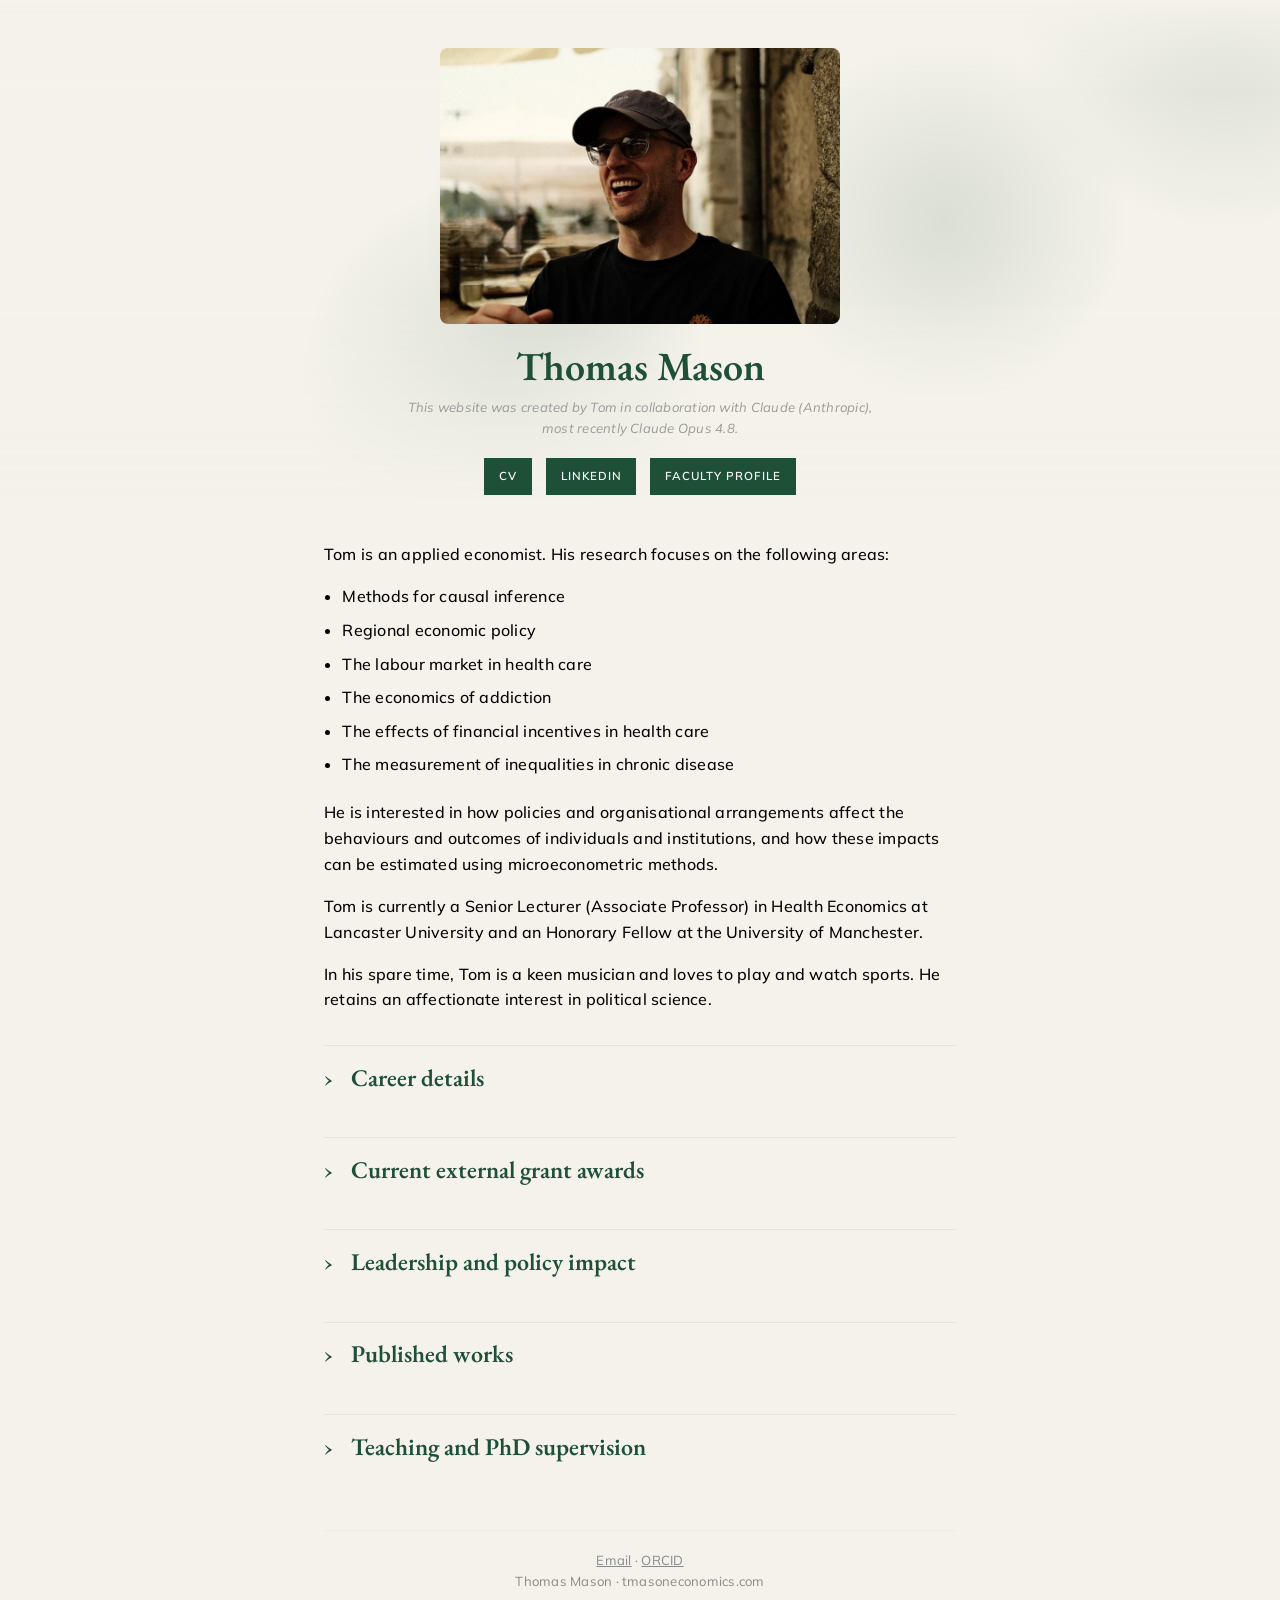
==== index.html @ f30bf3fd "Add scribes/physician-productivity scoping review to labour-market theme Co-Authored-By: Claude Opus" ====
<!DOCTYPE html>
<html lang="en-GB">
<head>
<meta charset="utf-8">
<meta name="viewport" content="width=device-width, initial-scale=1">
<title>Thomas Mason | Applied Economist</title>
<meta name="description" content="Thomas Mason is an applied economist at Lancaster University working on the economics of health, work and public policy, using quasi-experimental methods and large-scale administrative data.">
<link rel="stylesheet" href="style.css">
</head>
<body>
<div class="wrap">
<header class="hero">
  <canvas class="hero-bg" aria-hidden="true"></canvas>
  <img src="headshot.jpg" alt="Thomas Mason" class="portrait">
  <h1>Thomas Mason</h1>
  <p class="credit">This website was created by Tom in collaboration with Claude (Anthropic), most recently Claude Opus 4.8.</p>
  <div class="btns">
    <a href="files/Thomas-Mason-CV.pdf">CV</a>
    <a href="https://www.linkedin.com/in/thomas-mason-5a448028/">LinkedIn</a>
    <a href="https://www.lancaster.ac.uk/health-and-medicine/dhr/people/thomas-mason">Faculty profile</a>
  </div>
</header>

<main>
<p>Tom is an applied economist. His research focuses on the following areas:</p>

<ul class="bul">
  <li>Methods for causal inference</li>
  <li>Regional economic policy</li>
  <li>The labour market in health care</li>
  <li>The economics of addiction</li>
  <li>The effects of financial incentives in health care</li>
  <li>The measurement of inequalities in chronic disease</li>
</ul>

<p>He is interested in how policies and organisational arrangements affect the behaviours and outcomes of individuals and institutions, and how these impacts can be estimated using microeconometric methods.</p>

<p>Tom is currently a Senior Lecturer (Associate Professor) in Health Economics at Lancaster University and an Honorary Fellow at the University of Manchester.</p>

<p>In his spare time, Tom is a keen musician and loves to play and watch sports. He retains an affectionate interest in political science.</p>

<details id="career">
<summary>Career details</summary>
<h3>Education</h3>
<p>BA(Hons) Economics and Politics, MSc Economics, PhD in Health Economics (University of Manchester, 2019); Fellow of the Higher Education Academy (FHEA)</p>
<p>MSc modules: Microeconomics; Macroeconomics; Time-series Analysis; Cross-Section Econometrics; Applied Econometrics; Mathematics in Economics; Financial Economics; Mechanism Design and Auction Theory</p>
<p>MSc thesis: Intergenerational transmission of drinking behaviours: an application using instrumental variables in the Health Survey for England</p>
<p>PhD thesis: Substance misuse related hospital admissions, costs and treatment outcomes: econometric analysis of administrative data for England. <a href="files/Thomas-Mason-PhD-thesis.pdf">Download (PDF)</a></p>
<h3>Appointments</h3>
<ul class="bul">
  <li>Senior Lecturer (Associate Professor (with tenure)) in Health Economics, Lancaster University, 2022-present.</li>
  <li>Research Fellow (Health Economics) and Lecturer (MSc Economics), University of Manchester, 2020-2022.</li>
  <li>Senior Research Analyst, HEOR Ltd. (private-sector consultancy), 2018-2020.</li>
  <li>Research Associate, then Research Fellow, University of Manchester, October 2010-2018.</li>
</ul>
</details>

<details>
<summary>Current external grant awards</summary>
<p>Tom is or has been a co-investigator on over &pound;13m of externally awarded research funding, from funders including the NIHR, MRC, the DHSC Policy Research Programme and NHS England. His current externally funded projects include:</p>

<h3 class="dark">The effects of regional economic policy on economic and health outcomes</h3>
<p>Tom leads a quantitative evaluation of the economic, equity and health effects of regional economic policy (community wealth building), using modern econometric approaches including generalised synthetic control and Callaway and Sant'Anna difference-in-differences (<a href="https://fundingawards.nihr.ac.uk/award/NIHR169449">NIHR169449</a>, &pound;1.6m).</p>

<h3 class="dark">The effects of care continuity under task substitution from physicians to nurse practitioners in primary care</h3>
<p>Tom is a co-investigator on a study estimating the effects of nurse practitioner continuity of care on patient outcomes and health care use under task substitution (chronic disease management), using propensity score matching and large-scale linked individual-level primary and secondary care data with national coverage (NIHR Three Schools follow-on prevention award, &pound;100k).</p>

<h3 class="dark">The economics of addiction</h3>
<p>Tom co-leads the drug and alcohol theme of the Lancaster NIHR Mental Health Research Group, quantifying the economic and health consequences of co-occurring acute mental health and addiction disorders (<a href="https://fundingawards.nihr.ac.uk/award/NIHR502773">NIHR502773</a>, &pound;11.3m).</p>

</details>

<details>
<summary>Leadership and policy impact</summary>
<p>Tom is co-Director of Research in the Division of Health Research at Lancaster University, and a member of the NIHR Public Health Research Programme Funding Committee, providing economics expertise. He is co-convenor of the economics network for the NIHR School for Public Health Research, and co-ordinates the international health economics mailing list on JISCMail. He is an Honorary Fellow of the University of Manchester and an Affiliate of The Work Foundation, a labour-market and employment think tank.</p>

<p>His research has informed national policy and NHS decision-making. A public health resource allocation formula he co-developed was adopted by the Department of Health as the basis for target allocations of the public health grant from 2016, and his evaluations have been commissioned by and reported to bodies including NHS England, the Department of Health and the Home Office.</p>

</details>

<details id="research">
<summary>Published works</summary>

<h3>The labour market in the health sector</h3>
<p><em>Tom's research into the health care labour market includes developing the methodological approaches taken in planning the size and shape of the future workforce.</em></p>
<ul>
  <li>Mason T, Sutton M, Whittaker W, Birch S. Exploring the limitations of age-based models for health care planning. <em>Social Science &amp; Medicine</em>, 2015. <a href="https://doi.org/10.1016/j.socscimed.2015.03.005">doi:10.1016/j.socscimed.2015.03.005</a></li>
  <li>Urwin S, Lau Y-S, Mason T. Investigating the relationship between formal and informal care: an application using panel data for people living together. <em>Health Economics</em>, 2019. <a href="https://doi.org/10.1002/hec.3887">doi:10.1002/hec.3887</a></li>
  <li>Birch S, Tomblin Murphy G, MacKenzie A, Whittaker W, Mason T. Will the need-based planning of health human resources currently undertaken in several countries lead to excess supply and inefficiency? A comment on Basu and Pak. <em>Health Economics</em>, 2017. <a href="https://doi.org/10.1002/hec.3370">doi:10.1002/hec.3370</a></li>
  <li>Birch S, Mason T, Sutton M, Whittaker W. Not enough doctors or not enough needs? Refocusing health workforce planning from providers and services to populations and needs. <em>Journal of Health Services Research and Policy</em>, 2013. <a href="https://doi.org/10.1177/1355819612473592">doi:10.1177/1355819612473592</a></li>
  <li>Al Dhuhaibat A, Mason T, Koornneef E. The economic impact of medical scribe provision on physician productivity in outpatient clinics: a scoping review. <em>Cost Effectiveness and Resource Allocation</em>, 2026. <a href="https://doi.org/10.1186/s12962-026-00764-7">doi:10.1186/s12962-026-00764-7</a></li>
</ul>

<h3>Incentives and provider behaviour</h3>
<ul>
  <li>Mason T, Whittaker W, Jones A, Sutton M. Did paying drugs misuse treatment providers for outcomes lead to unintended consequences for hospital admissions? Difference-in-differences analysis of a pay-for-performance scheme in England. <em>Addiction</em>, 2021. <a href="https://doi.org/10.1111/add.15486">doi:10.1111/add.15486</a></li>
  <li>Mason T, Lau Y-S, Sutton M. Is the distribution of care quality provided under pay-for-performance equitable? Evidence from the Advancing Quality programme in England. <em>International Journal for Equity in Health</em>, 2016. <a href="https://doi.org/10.1186/s12939-016-0434-5">doi:10.1186/s12939-016-0434-5</a></li>
  <li>Mason T, Sutton M, Whittaker W, et al. The impact of paying treatment providers for outcomes: difference-in-differences analysis of the 'payment by results for drugs recovery' pilot. <em>Addiction</em>, 2015. <a href="https://doi.org/10.1111/add.12920">doi:10.1111/add.12920</a> (Shortlisted, EMCDDA Scientific Committee award, 2016.)</li>
  <li>Jones A, Pierce M, Sutton M, Mason T, Millar T. Does paying service providers by results improve recovery outcomes for drug misusers in treatment in England? <em>Addiction</em>, 2018. <a href="https://doi.org/10.1111/add.13960">doi:10.1111/add.13960</a></li>
  <li>McDonald R, Boaden R, Roland M, &hellip; Mason T, et al. A qualitative and quantitative evaluation of the Advancing Quality pay-for-performance programme in the NHS North West. <em>Health Services and Delivery Research</em>, 2015. <a href="https://doi.org/10.3310/hsdr03230">doi:10.3310/hsdr03230</a></li>
  <li>Allen T, Mason T, Whittaker W. Impacts of pay for performance on the quality of primary care. <em>Risk Management and Healthcare Policy</em>, 2014. <a href="https://doi.org/10.2147/RMHP.S46423">doi:10.2147/RMHP.S46423</a></li>
</ul>

<h3>Regional policy and resource allocation</h3>
<ul>
  <li>Jones A, Hayhurst K, Whittaker W, Mason T, Sutton M. Development of a resource allocation formula for substance misuse treatment services. <em>Journal of Public Health</em>, 2018. <a href="https://doi.org/10.1093/pubmed/fdx160">doi:10.1093/pubmed/fdx160</a></li>
  <li>Whittaker W, Hayhurst K, Jones A, Mason T, Sutton M. <em>Resource Allocation for Local Public Health</em>. Report for the Department of Health, 2015. <a href="https://www.gov.uk/government/uploads/system/uploads/attachment_data/file/466509/Resource_allocation_for_public_health.pdf">Report (PDF)</a></li>
  <li>Hammond J, Lorne C, Coleman A, &hellip; Mason T, et al. The spatial politics of place and health policy: exploring Sustainability and Transformation Plans in the English NHS. <em>Social Science &amp; Medicine</em>, 2017. <a href="https://doi.org/10.1016/j.socscimed.2017.08.007">doi:10.1016/j.socscimed.2017.08.007</a></li>
</ul>

<h3>The organisation and delivery of health services</h3>
<ul>
  <li>Mason T, Jones C, Sutton M, et al. Retrospective economic analysis of the transfer of services from hospitals to the community: an application to an enhanced eye care service. <em>BMJ Open</em>, 2017. <a href="https://doi.org/10.1136/bmjopen-2016-014089">doi:10.1136/bmjopen-2016-014089</a></li>
  <li>Ackerley S, Mason T, Partington A, et al. Can we enhance neurorehabilitation through regional implementation of group-based telerehabilitation? <em>BMJ Open</em>, 2026. <a href="https://doi.org/10.1136/bmjopen-2025-101820">doi:10.1136/bmjopen-2025-101820</a></li>
  <li>Hammond J, Mason T, Sutton M, et al. Exploring the impacts of the 2012 Health and Social Care Act reforms to commissioning on clinical activity in the English NHS: a mixed methods study of cervical screening. <em>BMJ Open</em>, 2019. <a href="https://doi.org/10.1136/bmjopen-2018-024156">doi:10.1136/bmjopen-2018-024156</a></li>
</ul>

<h3>Applied machine learning</h3>
<ul>
  <li>Gordon J, Norman M, Hurst M, Mason T, et al. Using machine learning to predict anticoagulation control in atrial fibrillation: a UK Clinical Practice Research Datalink study. <em>Informatics in Medicine Unlocked</em>, 2021. <a href="https://doi.org/10.1016/j.imu.2021.100688">doi:10.1016/j.imu.2021.100688</a></li>
</ul>

<h3>Inequalities in chronic disease</h3>
<ul>
  <li>Mason T, Whittaker W, Dumville JC, Bower P. Variation in appropriate diabetes care and treatment targets in urban and rural areas in England: an observational study of the 'rule of halves'. <em>BMJ Open</em>, 2022. <a href="https://doi.org/10.1136/bmjopen-2021-057244">doi:10.1136/bmjopen-2021-057244</a></li>
  <li>Chatzi G, Whittaker W, Chandola T, Mason T, et al. Could diabetes prevention programmes result in the widening of sociodemographic inequalities in type 2 diabetes? Comparison of survey and administrative data for England. <em>Journal of Epidemiology and Community Health</em>, 2023. <a href="https://doi.org/10.1136/jech-2022-219654">doi:10.1136/jech-2022-219654</a></li>
  <li>Chatzi G, Mason T, Chandola T, et al. Sociodemographic disparities in non-diabetic hyperglycaemia and the transition to type 2 diabetes: evidence from the English Longitudinal Study of Ageing. <em>Diabetic Medicine</em>, 2020. <a href="https://doi.org/10.1111/dme.14343">doi:10.1111/dme.14343</a></li>
</ul>

<h3>Research methods and evidence synthesis</h3>
<ul>
  <li>Urwin S, Mason T, Whittaker W. Do different means of recording sexual orientation affect its relationship with health and wellbeing? <em>Health Economics</em>, 2021. <a href="https://doi.org/10.1002/hec.4422">doi:10.1002/hec.4422</a></li>
  <li>Lam CHM, Mason T, Hollingsworth B. Measuring performance in cancer services during COVID-19 and beyond: a novel case throughput metric using NHS Cancer Waiting Times data. <em>Journal of Public Health</em>, 2026. <a href="https://doi.org/10.1093/pubmed/fdag041">doi:10.1093/pubmed/fdag041</a></li>
  <li>Lam CHM, Cheung KC, Mason T, Hollingsworth B. COVID-19's disruptions to cancer care pathways and widening of health inequalities in the UK: a systematic review. <em>BMC Health Services Research</em>, 2026. <a href="https://doi.org/10.1186/s12913-026-14313-8">doi:10.1186/s12913-026-14313-8</a></li>
  <li>Alqawasmeh KA, Mason T, Morris A, et al. Facilitators and barriers to generic and biosimilar medications in the Middle East and North Africa: insights from physicians and pharmacists &mdash; a systematic review. <em>European Journal of Clinical Pharmacology</em>, 2025. <a href="https://doi.org/10.1007/s00228-025-03819-5">doi:10.1007/s00228-025-03819-5</a></li>
  <li>Norman G, Mason T, Dumville JC, Bower P, Wilson P, Cullum N. Approaches to enabling rapid evaluation of innovations in health and social care: a scoping review of evidence from high-income countries. <em>BMJ Open</em>, 2022. <a href="https://doi.org/10.1136/bmjopen-2022-064345">doi:10.1136/bmjopen-2022-064345</a></li>
</ul>
</details>

<details id="teaching">
<summary>Teaching and PhD supervision</summary>
<h3>Teaching</h3>
<p>Tom's current and past taught modules: Econometrics (BSc Economics); Economics of Health (MSc Economics); Applied Health Economics (PhD and MSc in Health Economics and Policy); Data Analysis (PhD and MSc in Health Economics and Policy).</p>
<h3>PhD supervision</h3>
<p>Tom currently supervises PhD students on a range of topics across his research expertise, including estimating the effects of AI-assisted diagnosis in breast cancer screening, the impacts of admission to hospital at the weekend or weeknight for emergency care outcomes, the productivity impacts of the adoption of scribes in secondary care, and the effects of COVID-19 on inequalities in cancer care in England. He is happy to accept enquiries for PhD study on questions across his research interests.</p>
</details>
</main>

<footer>
<a href="&#109;&#97;&#105;&#108;&#116;&#111;&#58;&#116;&#46;&#109;&#97;&#115;&#111;&#110;&#53;&#64;&#108;&#97;&#110;&#99;&#97;&#115;&#116;&#101;&#114;&#46;&#97;&#99;&#46;&#117;&#107;">Email</a> &middot; <a href="https://orcid.org/0000-0003-3135-0364">ORCID</a><br>
Thomas Mason &middot; tmasoneconomics.com
</footer>
</div>
<script>
(function(){
  var c=document.querySelector('.hero-bg'); if(!c) return;
  var ctx,W,H,blobs,raf,STONE='#f4f2ea';
  var reduce=window.matchMedia&&window.matchMedia('(prefers-reduced-motion: reduce)').matches;
  function size(){var r=c.getBoundingClientRect();var d=Math.min(window.devicePixelRatio||1,2);c.width=Math.max(1,r.width*d);c.height=Math.max(1,r.height*d);ctx=c.getContext('2d');ctx.setTransform(d,0,0,d,0,0);W=r.width;H=r.height;}
  function initBlobs(){blobs=[];for(var i=0;i<4;i++){blobs.push({x:Math.random()*W,y:Math.random()*H,vx:(Math.random()-.5)*.26,vy:(Math.random()-.5)*.2,r:120+Math.random()*90});}}
  function draw(move){ctx.fillStyle=STONE;ctx.fillRect(0,0,W,H);for(var i=0;i<blobs.length;i++){var b=blobs[i];if(move){b.x+=b.vx;b.y+=b.vy;if(b.x<-50||b.x>W+50)b.vx*=-1;if(b.y<-50||b.y>H+50)b.vy*=-1;}var g=ctx.createRadialGradient(b.x,b.y,0,b.x,b.y,b.r);g.addColorStop(0,'rgba(30,80,56,0.12)');g.addColorStop(1,'rgba(30,80,56,0)');ctx.fillStyle=g;ctx.beginPath();ctx.arc(b.x,b.y,b.r,0,7);ctx.fill();}}
  function loop(){draw(true);raf=requestAnimationFrame(loop);}
  function start(){size();initBlobs();if(reduce){draw(false);}else{if(raf)cancelAnimationFrame(raf);loop();}}
  start();
  window.addEventListener('load',start);
  var t;window.addEventListener('resize',function(){clearTimeout(t);t=setTimeout(start,200);});
})();
</script>
</body>
</html>
---- style.css ----
/* tmasoneconomics.com - centred single-column academic layout */
@import url('https://fonts.googleapis.com/css2?family=EB+Garamond:ital,wght@0,400;0,500;0,600;1,400&family=Mulish:wght@400;500;600;700;800&display=swap');
* { box-sizing: border-box; }
html { font-size: 16px; }
body {
  font-family: "Mulish", -apple-system, "Helvetica Neue", Helvetica, Arial, sans-serif;
  color: #000;
  background: #f4f2ea;
  margin: 0;
  line-height: 1.6;
  letter-spacing: 0.015em;
  overflow-x: hidden;
}
.wrap { max-width: 680px; margin: 0 auto; padding: 3rem 1.5rem 3.5rem; }
/* ---- hero ---- */
.hero { position: relative; text-align: center; margin-bottom: 2.4rem; }
.hero > *:not(.hero-bg) { position: relative; z-index: 1; }
.hero-bg { position: absolute; top: -3rem; left: 50%; transform: translateX(-50%); width: 100vw; height: calc(100% + 3rem); z-index: 0; pointer-events: none; -webkit-mask-image: linear-gradient(to bottom, transparent 0%, #000 18%, #000 60%, transparent 100%); mask-image: linear-gradient(to bottom, transparent 0%, #000 18%, #000 60%, transparent 100%); }
.hero .portrait {
  width: 100%;
  max-width: 400px;
  height: auto;
  display: block;
  margin: 0 auto 1.3rem;
  border-radius: 8px;
}
.hero h1 {
  font-family: "EB Garamond", Georgia, serif;
  font-size: 2.5rem;
  font-weight: 600;
  letter-spacing: 0;
  line-height: 1.08;
  color: #1e5038;
  margin: 0 0 0.55rem;
}
.affil {
  font-size: 0.95rem;
  font-weight: 500;
  color: #5a5a5a;
  line-height: 1.4;
  max-width: 30rem;
  margin: 0 auto 1.1rem;
}
.hero nav { margin-bottom: 1.3rem; }
.hero nav a {
  font-size: 0.95rem;
  font-weight: 600;
  color: #1a4068;
  text-decoration: underline;
  text-underline-offset: 3px;
  text-decoration-thickness: 1px;
  margin: 0 0.55rem;
  letter-spacing: 0;
}
.hero nav a:hover { color: #12314f; }
.hero nav a.current { color: #9a9a9a; text-decoration: none; }
/* ---- buttons (centred) ---- */
.btns { margin: 0.3rem 0 0; }
.btns a {
  display: inline-block;
  background: #1e5038;
  color: #fff;
  text-decoration: none;
  font-size: 0.72rem;
  font-weight: 600;
  letter-spacing: 1px;
  text-transform: uppercase;
  padding: 0.8em 1.3em;
  margin: 0 0.3rem 0.55rem;
}
.btns a:hover { background: #163a29; }
/* ---- body text ---- */
main { text-align: left; }
main p { margin: 0 0 1.05rem; font-size: 1rem; font-weight: 500; }
main a {
  color: #000;
  text-decoration: underline;
  text-underline-offset: 2px;
  text-decoration-thickness: 1px;
}
main a:hover { color: #555; }
h2 {
  font-family: "EB Garamond", Georgia, serif;
  font-size: 1.5rem;
  font-weight: 600;
  letter-spacing: 0;
  color: #121212;
  margin: 2.8rem 0 1rem;
}
h3 {
  font-family: "EB Garamond", Georgia, serif;
  font-size: 1.2rem;
  font-weight: 600;
  color: #3a6b52;
  margin: 1.8rem 0 0.6rem;
}
h3.dark { color: #121212; }
details { border-top: 1px solid #e7e2d6; margin-top: 2rem; padding: 0.5rem 0 0.2rem; }
summary {
  font-family: "EB Garamond", Georgia, serif;
  font-size: 1.5rem;
  font-weight: 600;
  letter-spacing: 0;
  color: #1e5038;
  cursor: pointer;
  padding: 0.3rem 0;
  list-style: none;
  transition: color 0.12s;
}
summary::-webkit-details-marker { display: none; }
summary::before {
  content: "\203A";
  display: inline-block;
  width: 0.9em;
  margin-right: 0.35rem;
  color: #1e5038;
  transform: rotate(0deg);
  transition: transform 0.15s ease;
}
details[open] > summary::before { transform: rotate(90deg); }
summary:hover { color: #163a29; }
details[open] { padding-bottom: 0.7rem; }
details > *:not(summary):first-of-type { margin-top: 0.7rem; }
p.small, .small { font-size: 0.82rem; color: #8a8a8a; }
.credit { margin: 0.2rem auto 1.2rem; max-width: 30rem; font-size: 0.82rem; font-weight: 400; font-style: italic; color: #9a9a9a; }
/* ---- lists ---- */
main ul { list-style: none; padding-left: 0; margin: 0 0 1.3rem; }
main ul li { margin-bottom: 0.7rem; font-size: 1rem; font-weight: 500; }
ul.bul { list-style: disc; padding-left: 1.15rem; margin: 0 0 1.4rem; }
ul.bul li { margin-bottom: 0.5rem; }
/* ---- footer ---- */
footer {
  margin-top: 3.5rem;
  text-align: center;
  font-size: 0.82rem;
  color: #8a8a8a;
  border-top: 1px solid #ececec;
  padding-top: 1.2rem;
}
footer a { color: #8a8a8a; }
/* ---- narrow screens ---- */
@media (max-width: 620px) {
  .wrap { padding: 2rem 1.2rem 2.5rem; }
  .hero h1 { font-size: 2rem; }
  .hero .portrait { max-width: 320px; }
}
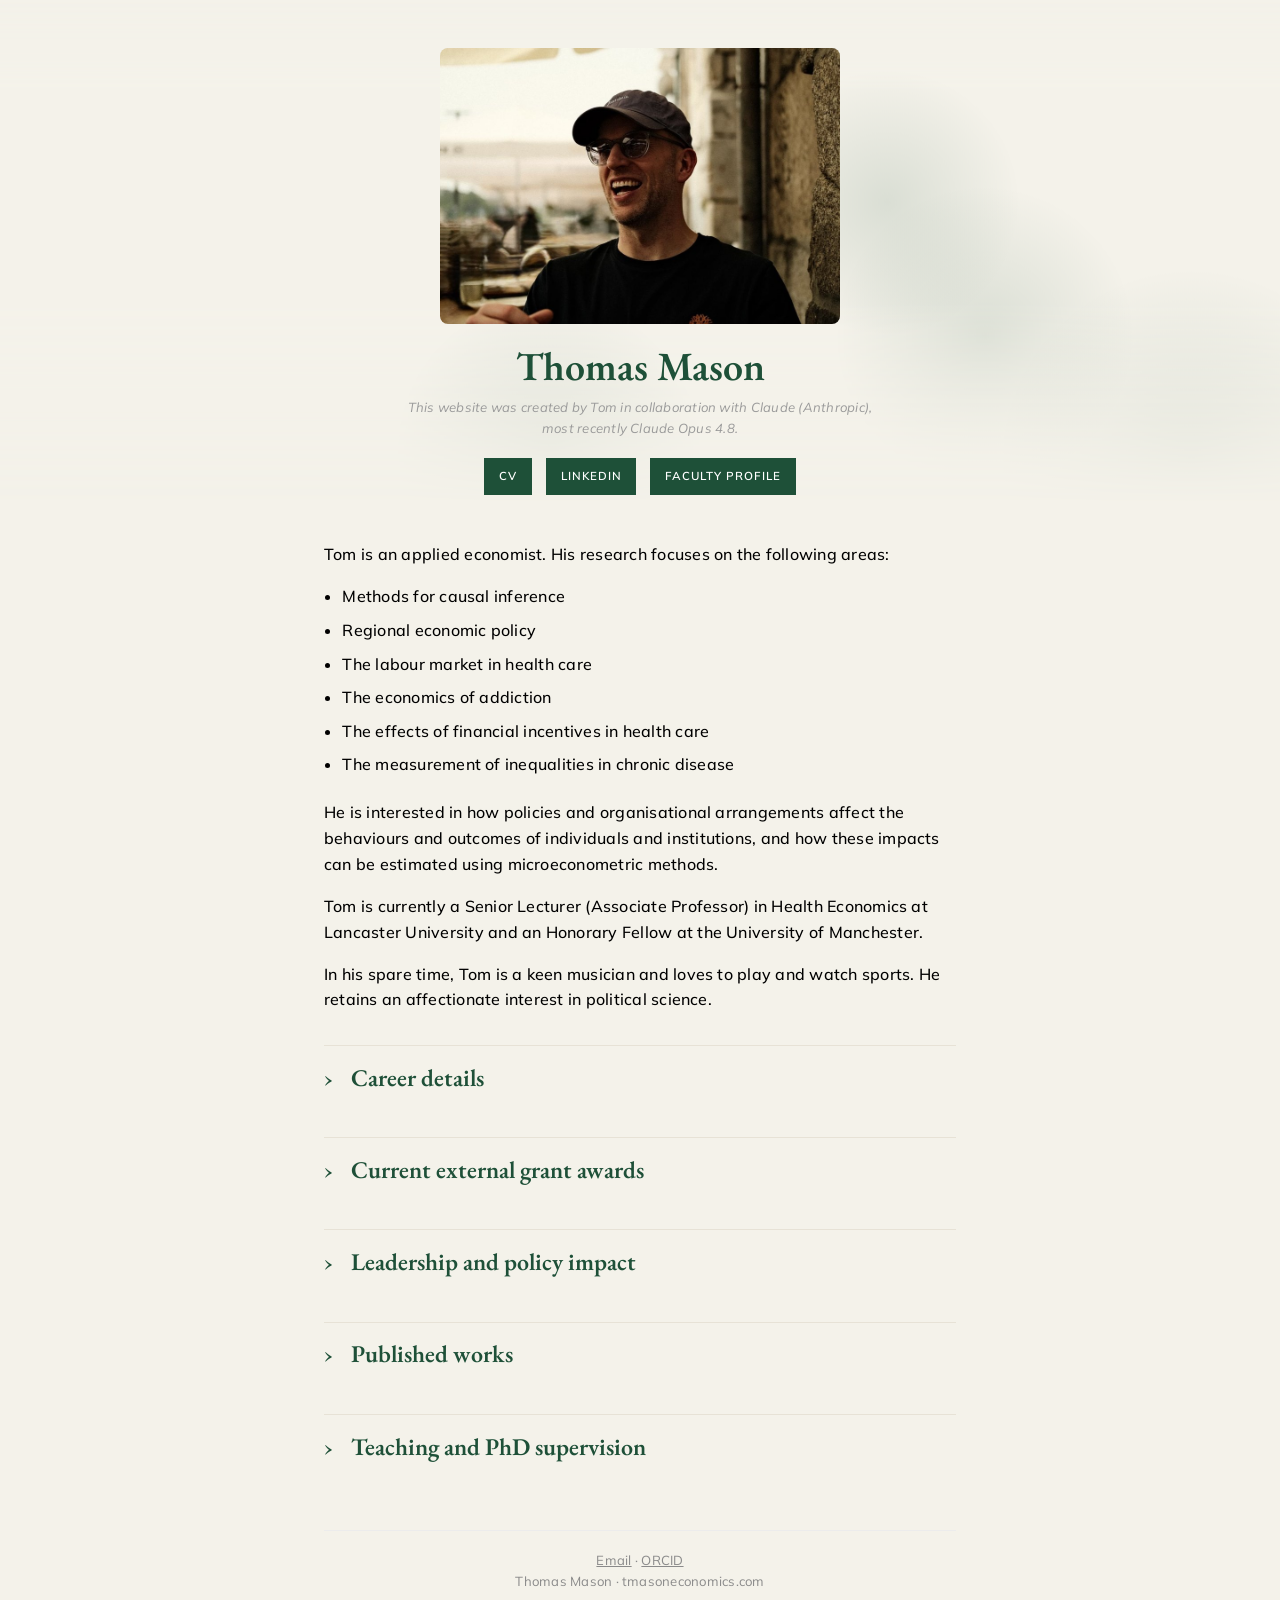
==== commit 92764489: "Rename inequalities section to 'Inequalities in health and care'; add cancer-care-inequalities paper" ====
--- a/index.html
+++ b/index.html
@@ -120,9 +120,10 @@
   <li>Gordon J, Norman M, Hurst M, Mason T, et al. Using machine learning to predict anticoagulation control in atrial fibrillation: a UK Clinical Practice Research Datalink study. <em>Informatics in Medicine Unlocked</em>, 2021. <a href="https://doi.org/10.1016/j.imu.2021.100688">doi:10.1016/j.imu.2021.100688</a></li>
 </ul>
 
-<h3>Inequalities in chronic disease</h3>
+<h3>Inequalities in health and care</h3>
 <ul>
   <li>Mason T, Whittaker W, Dumville JC, Bower P. Variation in appropriate diabetes care and treatment targets in urban and rural areas in England: an observational study of the 'rule of halves'. <em>BMJ Open</em>, 2022. <a href="https://doi.org/10.1136/bmjopen-2021-057244">doi:10.1136/bmjopen-2021-057244</a></li>
+  <li>Lam CHM, Mason T, Hollingsworth B. Enduring inequalities in cancer care experience across England: a longitudinal analysis of NHS trusts, 2015-23. <em>Journal of Public Health</em>, 2026.</li>
   <li>Chatzi G, Whittaker W, Chandola T, Mason T, et al. Could diabetes prevention programmes result in the widening of sociodemographic inequalities in type 2 diabetes? Comparison of survey and administrative data for England. <em>Journal of Epidemiology and Community Health</em>, 2023. <a href="https://doi.org/10.1136/jech-2022-219654">doi:10.1136/jech-2022-219654</a></li>
   <li>Chatzi G, Mason T, Chandola T, et al. Sociodemographic disparities in non-diabetic hyperglycaemia and the transition to type 2 diabetes: evidence from the English Longitudinal Study of Ageing. <em>Diabetic Medicine</em>, 2020. <a href="https://doi.org/10.1111/dme.14343">doi:10.1111/dme.14343</a></li>
 </ul>
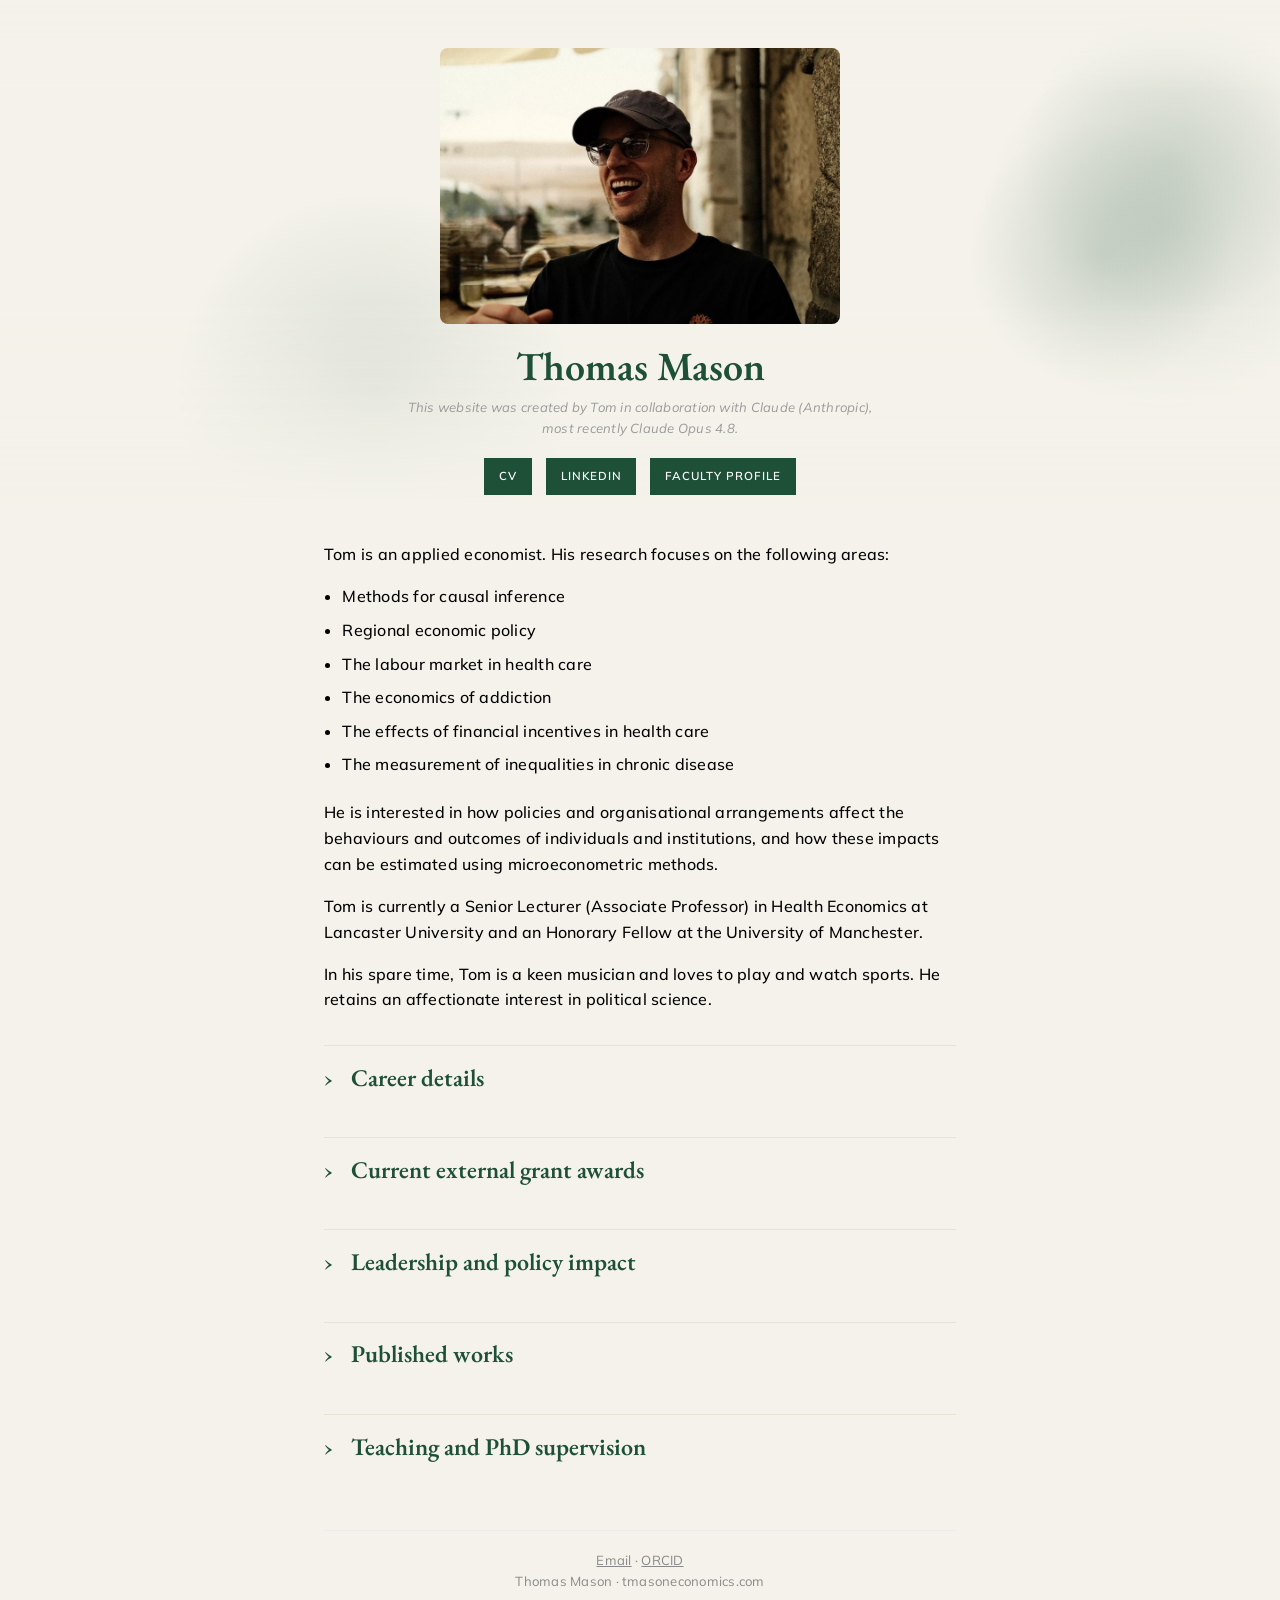
==== commit 135563d9: "Add Selected publications to lead Published works Co-Authored-By: Claude Opus 4.8 <noreply@anthropic" ====
--- a/index.html
+++ b/index.html
@@ -80,6 +80,16 @@
 
 <details id="research">
 <summary>Published works</summary>
+
+<h3>Selected publications</h3>
+<p><em>A selection of Tom's work; the full list by theme follows below.</em></p>
+<ul>
+  <li><strong>Mason T</strong>, Whittaker W, Jones A, Sutton M. Did paying drugs misuse treatment providers for outcomes lead to unintended consequences for hospital admissions? Difference-in-differences analysis of a pay-for-performance scheme in England. <em>Addiction</em>, 2021. <a href="https://doi.org/10.1111/add.15486">doi:10.1111/add.15486</a></li>
+  <li><strong>Mason T</strong>, Sutton M, Whittaker W, Birch S. Exploring the limitations of age-based models for health care planning. <em>Social Science &amp; Medicine</em>, 2015. <a href="https://doi.org/10.1016/j.socscimed.2015.03.005">doi:10.1016/j.socscimed.2015.03.005</a></li>
+  <li><strong>Mason T</strong>, Sutton M, Whittaker W, et al. The impact of paying treatment providers for outcomes: difference-in-differences analysis of the 'payment by results for drugs recovery' pilot. <em>Addiction</em>, 2015. <a href="https://doi.org/10.1111/add.12920">doi:10.1111/add.12920</a> (Shortlisted, EMCDDA Scientific Committee award, 2016.)</li>
+  <li><strong>Mason T</strong>, Lau Y-S, Sutton M. Is the distribution of care quality provided under pay-for-performance equitable? Evidence from the Advancing Quality programme in England. <em>International Journal for Equity in Health</em>, 2016. <a href="https://doi.org/10.1186/s12939-016-0434-5">doi:10.1186/s12939-016-0434-5</a></li>
+  <li>Urwin S, Lau Y-S, Mason T. Investigating the relationship between formal and informal care: an application using panel data for people living together. <em>Health Economics</em>, 2019. <a href="https://doi.org/10.1002/hec.3887">doi:10.1002/hec.3887</a></li>
+</ul>
 
 <h3>The labour market in the health sector</h3>
 <p><em>Tom's research into the health care labour market includes developing the methodological approaches taken in planning the size and shape of the future workforce.</em></p>
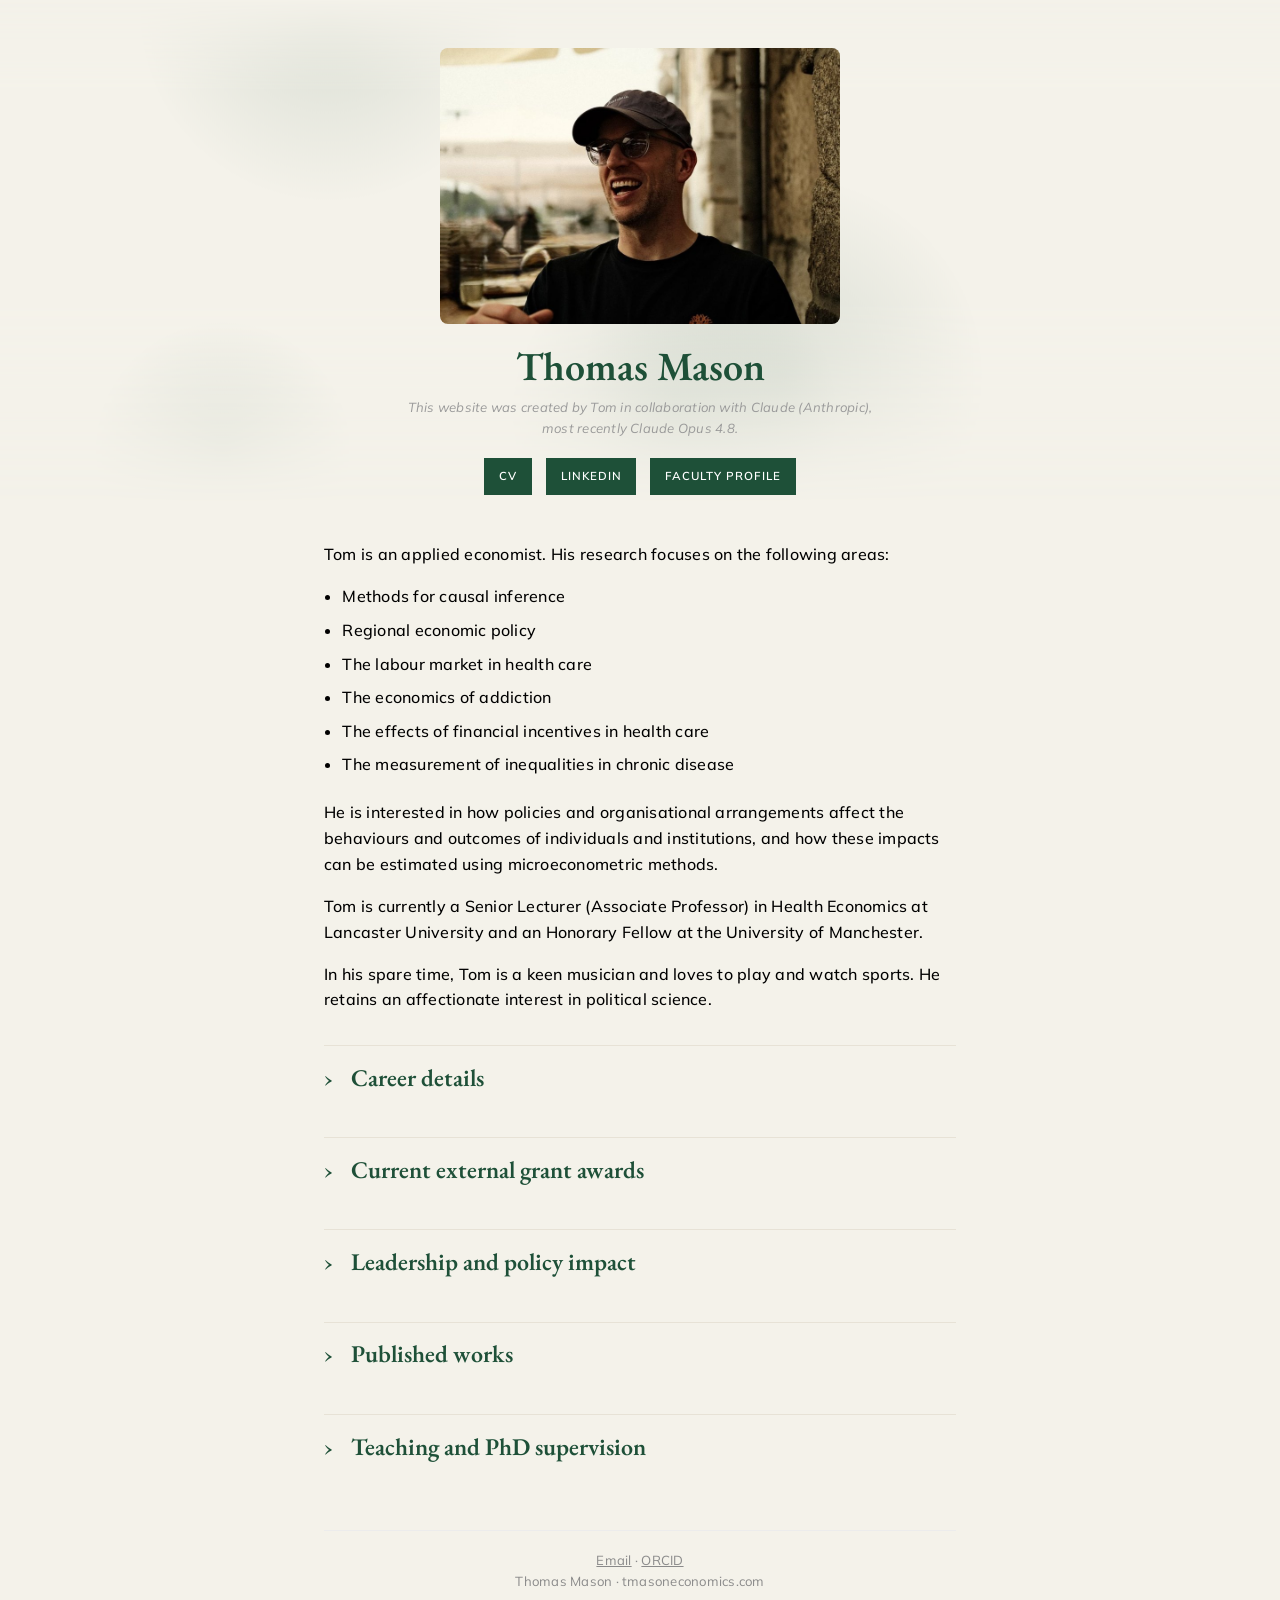
==== commit d6db2247: "Make Published works themes collapsible dropdowns Co-Authored-By: Claude Opus 4.8 <noreply@anthropic" ====
--- a/index.html
+++ b/index.html
@@ -91,8 +91,8 @@
   <li>Urwin S, Lau Y-S, Mason T. Investigating the relationship between formal and informal care: an application using panel data for people living together. <em>Health Economics</em>, 2019. <a href="https://doi.org/10.1002/hec.3887">doi:10.1002/hec.3887</a></li>
 </ul>
 
-<h3>The labour market in the health sector</h3>
-<p><em>Tom's research into the health care labour market includes developing the methodological approaches taken in planning the size and shape of the future workforce.</em></p>
+<details class="theme">
+<summary>The labour market in the health sector<span class="theme-intro">Tom's research into the health care labour market includes developing the methodological approaches taken in planning the size and shape of the future workforce.</span></summary>
 <ul>
   <li>Mason T, Sutton M, Whittaker W, Birch S. Exploring the limitations of age-based models for health care planning. <em>Social Science &amp; Medicine</em>, 2015. <a href="https://doi.org/10.1016/j.socscimed.2015.03.005">doi:10.1016/j.socscimed.2015.03.005</a></li>
   <li>Urwin S, Lau Y-S, Mason T. Investigating the relationship between formal and informal care: an application using panel data for people living together. <em>Health Economics</em>, 2019. <a href="https://doi.org/10.1002/hec.3887">doi:10.1002/hec.3887</a></li>
@@ -100,8 +100,10 @@
   <li>Birch S, Mason T, Sutton M, Whittaker W. Not enough doctors or not enough needs? Refocusing health workforce planning from providers and services to populations and needs. <em>Journal of Health Services Research and Policy</em>, 2013. <a href="https://doi.org/10.1177/1355819612473592">doi:10.1177/1355819612473592</a></li>
   <li>Al Dhuhaibat A, Mason T, Koornneef E. The economic impact of medical scribe provision on physician productivity in outpatient clinics: a scoping review. <em>Cost Effectiveness and Resource Allocation</em>, 2026. <a href="https://doi.org/10.1186/s12962-026-00764-7">doi:10.1186/s12962-026-00764-7</a></li>
 </ul>
+</details>
 
-<h3>Incentives and provider behaviour</h3>
+<details class="theme">
+<summary>Incentives and provider behaviour</summary>
 <ul>
   <li>Mason T, Whittaker W, Jones A, Sutton M. Did paying drugs misuse treatment providers for outcomes lead to unintended consequences for hospital admissions? Difference-in-differences analysis of a pay-for-performance scheme in England. <em>Addiction</em>, 2021. <a href="https://doi.org/10.1111/add.15486">doi:10.1111/add.15486</a></li>
   <li>Mason T, Lau Y-S, Sutton M. Is the distribution of care quality provided under pay-for-performance equitable? Evidence from the Advancing Quality programme in England. <em>International Journal for Equity in Health</em>, 2016. <a href="https://doi.org/10.1186/s12939-016-0434-5">doi:10.1186/s12939-016-0434-5</a></li>
@@ -110,35 +112,45 @@
   <li>McDonald R, Boaden R, Roland M, &hellip; Mason T, et al. A qualitative and quantitative evaluation of the Advancing Quality pay-for-performance programme in the NHS North West. <em>Health Services and Delivery Research</em>, 2015. <a href="https://doi.org/10.3310/hsdr03230">doi:10.3310/hsdr03230</a></li>
   <li>Allen T, Mason T, Whittaker W. Impacts of pay for performance on the quality of primary care. <em>Risk Management and Healthcare Policy</em>, 2014. <a href="https://doi.org/10.2147/RMHP.S46423">doi:10.2147/RMHP.S46423</a></li>
 </ul>
+</details>
 
-<h3>Regional policy and resource allocation</h3>
+<details class="theme">
+<summary>Regional policy and resource allocation</summary>
 <ul>
   <li>Jones A, Hayhurst K, Whittaker W, Mason T, Sutton M. Development of a resource allocation formula for substance misuse treatment services. <em>Journal of Public Health</em>, 2018. <a href="https://doi.org/10.1093/pubmed/fdx160">doi:10.1093/pubmed/fdx160</a></li>
   <li>Whittaker W, Hayhurst K, Jones A, Mason T, Sutton M. <em>Resource Allocation for Local Public Health</em>. Report for the Department of Health, 2015. <a href="https://www.gov.uk/government/uploads/system/uploads/attachment_data/file/466509/Resource_allocation_for_public_health.pdf">Report (PDF)</a></li>
   <li>Hammond J, Lorne C, Coleman A, &hellip; Mason T, et al. The spatial politics of place and health policy: exploring Sustainability and Transformation Plans in the English NHS. <em>Social Science &amp; Medicine</em>, 2017. <a href="https://doi.org/10.1016/j.socscimed.2017.08.007">doi:10.1016/j.socscimed.2017.08.007</a></li>
 </ul>
+</details>
 
-<h3>The organisation and delivery of health services</h3>
+<details class="theme">
+<summary>The organisation and delivery of health services</summary>
 <ul>
   <li>Mason T, Jones C, Sutton M, et al. Retrospective economic analysis of the transfer of services from hospitals to the community: an application to an enhanced eye care service. <em>BMJ Open</em>, 2017. <a href="https://doi.org/10.1136/bmjopen-2016-014089">doi:10.1136/bmjopen-2016-014089</a></li>
   <li>Ackerley S, Mason T, Partington A, et al. Can we enhance neurorehabilitation through regional implementation of group-based telerehabilitation? <em>BMJ Open</em>, 2026. <a href="https://doi.org/10.1136/bmjopen-2025-101820">doi:10.1136/bmjopen-2025-101820</a></li>
   <li>Hammond J, Mason T, Sutton M, et al. Exploring the impacts of the 2012 Health and Social Care Act reforms to commissioning on clinical activity in the English NHS: a mixed methods study of cervical screening. <em>BMJ Open</em>, 2019. <a href="https://doi.org/10.1136/bmjopen-2018-024156">doi:10.1136/bmjopen-2018-024156</a></li>
 </ul>
+</details>
 
-<h3>Applied machine learning</h3>
+<details class="theme">
+<summary>Applied machine learning</summary>
 <ul>
   <li>Gordon J, Norman M, Hurst M, Mason T, et al. Using machine learning to predict anticoagulation control in atrial fibrillation: a UK Clinical Practice Research Datalink study. <em>Informatics in Medicine Unlocked</em>, 2021. <a href="https://doi.org/10.1016/j.imu.2021.100688">doi:10.1016/j.imu.2021.100688</a></li>
 </ul>
+</details>
 
-<h3>Inequalities in health and care</h3>
+<details class="theme">
+<summary>Inequalities in health and care</summary>
 <ul>
   <li>Mason T, Whittaker W, Dumville JC, Bower P. Variation in appropriate diabetes care and treatment targets in urban and rural areas in England: an observational study of the 'rule of halves'. <em>BMJ Open</em>, 2022. <a href="https://doi.org/10.1136/bmjopen-2021-057244">doi:10.1136/bmjopen-2021-057244</a></li>
   <li>Lam CHM, Mason T, Hollingsworth B. Enduring inequalities in cancer care experience across England: a longitudinal analysis of NHS trusts, 2015-23. <em>Journal of Public Health</em>, 2026.</li>
   <li>Chatzi G, Whittaker W, Chandola T, Mason T, et al. Could diabetes prevention programmes result in the widening of sociodemographic inequalities in type 2 diabetes? Comparison of survey and administrative data for England. <em>Journal of Epidemiology and Community Health</em>, 2023. <a href="https://doi.org/10.1136/jech-2022-219654">doi:10.1136/jech-2022-219654</a></li>
   <li>Chatzi G, Mason T, Chandola T, et al. Sociodemographic disparities in non-diabetic hyperglycaemia and the transition to type 2 diabetes: evidence from the English Longitudinal Study of Ageing. <em>Diabetic Medicine</em>, 2020. <a href="https://doi.org/10.1111/dme.14343">doi:10.1111/dme.14343</a></li>
 </ul>
+</details>
 
-<h3>Research methods and evidence synthesis</h3>
+<details class="theme">
+<summary>Research methods and evidence synthesis</summary>
 <ul>
   <li>Urwin S, Mason T, Whittaker W. Do different means of recording sexual orientation affect its relationship with health and wellbeing? <em>Health Economics</em>, 2021. <a href="https://doi.org/10.1002/hec.4422">doi:10.1002/hec.4422</a></li>
   <li>Lam CHM, Mason T, Hollingsworth B. Measuring performance in cancer services during COVID-19 and beyond: a novel case throughput metric using NHS Cancer Waiting Times data. <em>Journal of Public Health</em>, 2026. <a href="https://doi.org/10.1093/pubmed/fdag041">doi:10.1093/pubmed/fdag041</a></li>
@@ -146,6 +158,7 @@
   <li>Alqawasmeh KA, Mason T, Morris A, et al. Facilitators and barriers to generic and biosimilar medications in the Middle East and North Africa: insights from physicians and pharmacists &mdash; a systematic review. <em>European Journal of Clinical Pharmacology</em>, 2025. <a href="https://doi.org/10.1007/s00228-025-03819-5">doi:10.1007/s00228-025-03819-5</a></li>
   <li>Norman G, Mason T, Dumville JC, Bower P, Wilson P, Cullum N. Approaches to enabling rapid evaluation of innovations in health and social care: a scoping review of evidence from high-income countries. <em>BMJ Open</em>, 2022. <a href="https://doi.org/10.1136/bmjopen-2022-064345">doi:10.1136/bmjopen-2022-064345</a></li>
 </ul>
+</details>
 </details>
 
 <details id="teaching">
--- a/style.css
+++ b/style.css
@@ -121,6 +121,13 @@
 summary:hover { color: #163a29; }
 details[open] { padding-bottom: 0.7rem; }
 details > *:not(summary):first-of-type { margin-top: 0.7rem; }
+/* ---- nested theme dropdowns inside Published works ---- */
+details.theme { border-top: none; margin-top: 0.5rem; padding: 0; }
+details.theme > summary { font-size: 1.2rem; color: #3a6b52; padding: 0.3rem 0; }
+details.theme > summary::before { color: #3a6b52; }
+details.theme > summary:hover { color: #1e5038; }
+details.theme[open] { padding-bottom: 0.3rem; }
+.theme-intro { display: block; font-family: "Mulish", -apple-system, "Helvetica Neue", Helvetica, Arial, sans-serif; font-size: 0.95rem; font-weight: 500; font-style: italic; color: #5a5a5a; margin: 0.35rem 0 0 1.25rem; }
 p.small, .small { font-size: 0.82rem; color: #8a8a8a; }
 .credit { margin: 0.2rem auto 1.2rem; max-width: 30rem; font-size: 0.82rem; font-weight: 400; font-style: italic; color: #9a9a9a; }
 /* ---- lists ---- */
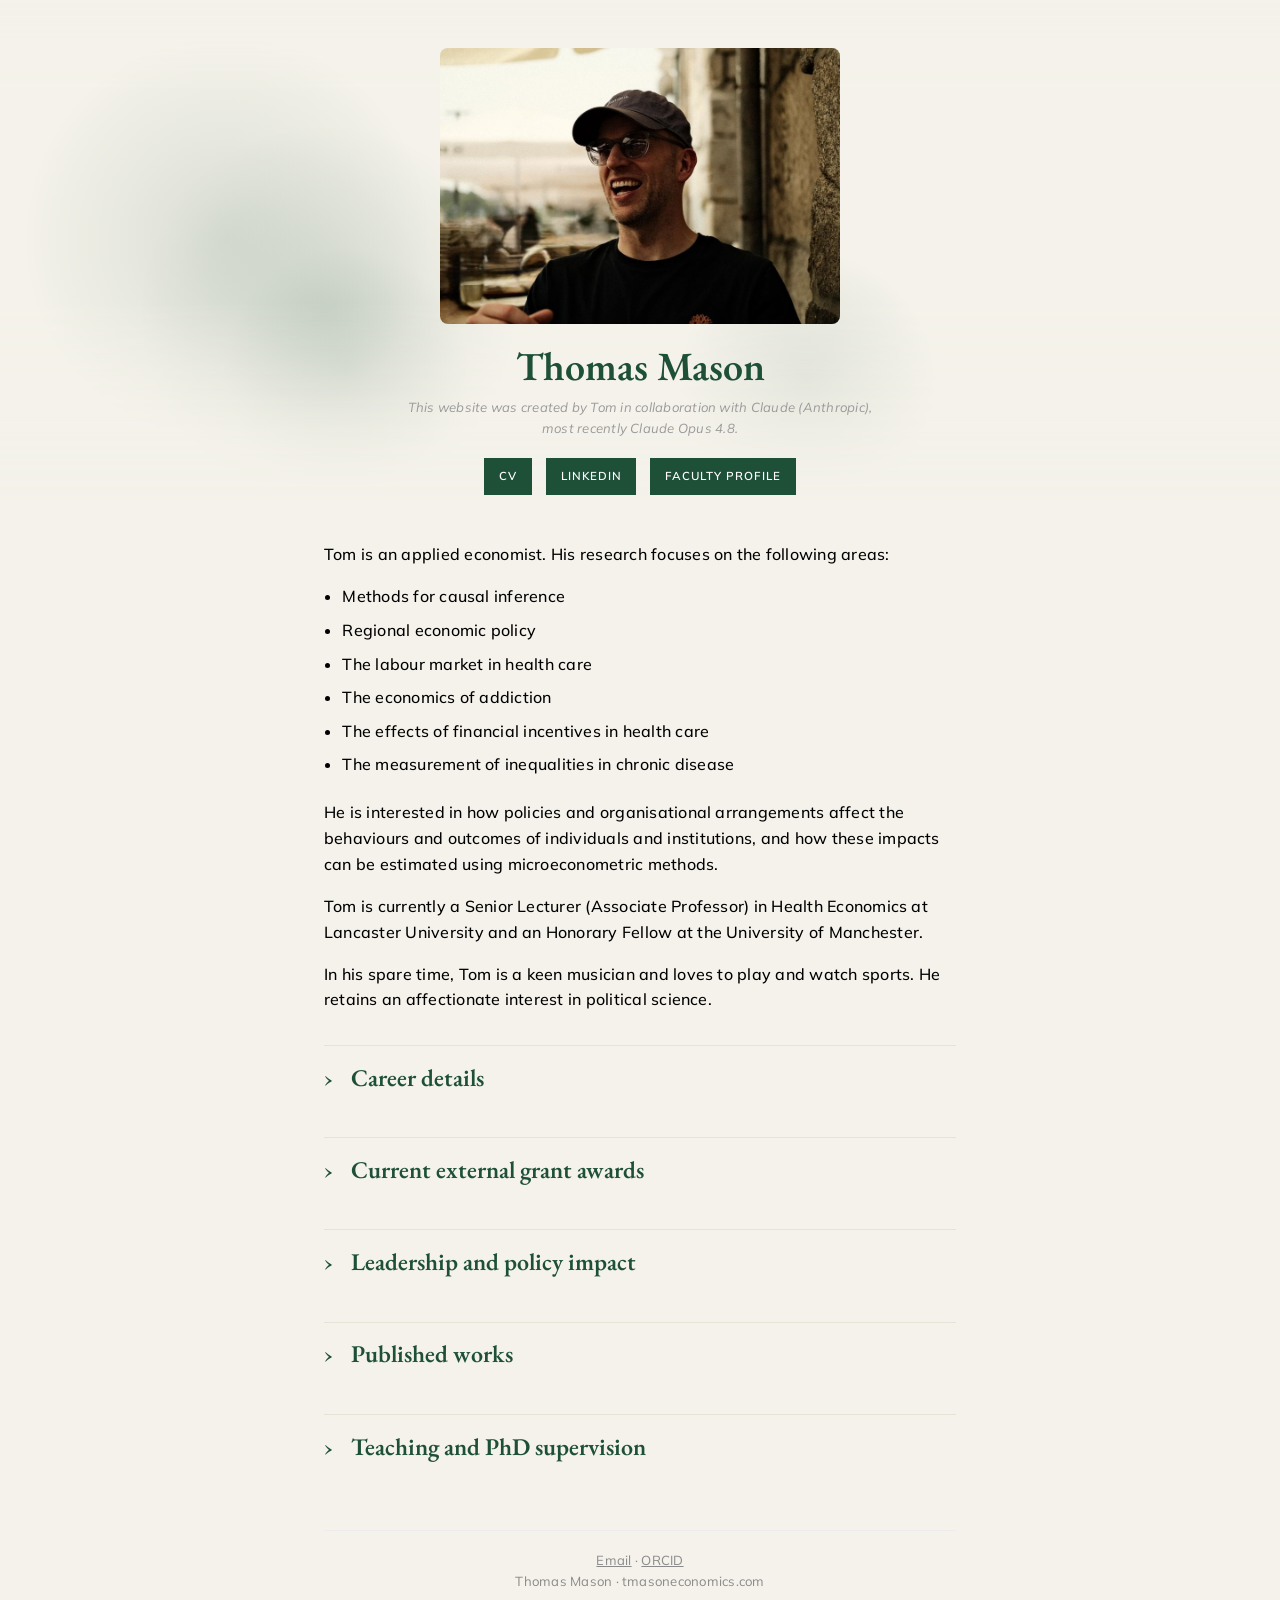
==== commit d1cb53ab: "Bold Mason T in Health Economics 2019 selected entry Co-Authored-By: Claude Opus 4.8 <noreply@anthro" ====
--- a/index.html
+++ b/index.html
@@ -88,7 +88,7 @@
   <li><strong>Mason T</strong>, Sutton M, Whittaker W, Birch S. Exploring the limitations of age-based models for health care planning. <em>Social Science &amp; Medicine</em>, 2015. <a href="https://doi.org/10.1016/j.socscimed.2015.03.005">doi:10.1016/j.socscimed.2015.03.005</a></li>
   <li><strong>Mason T</strong>, Sutton M, Whittaker W, et al. The impact of paying treatment providers for outcomes: difference-in-differences analysis of the 'payment by results for drugs recovery' pilot. <em>Addiction</em>, 2015. <a href="https://doi.org/10.1111/add.12920">doi:10.1111/add.12920</a> (Shortlisted, EMCDDA Scientific Committee award, 2016.)</li>
   <li><strong>Mason T</strong>, Lau Y-S, Sutton M. Is the distribution of care quality provided under pay-for-performance equitable? Evidence from the Advancing Quality programme in England. <em>International Journal for Equity in Health</em>, 2016. <a href="https://doi.org/10.1186/s12939-016-0434-5">doi:10.1186/s12939-016-0434-5</a></li>
-  <li>Urwin S, Lau Y-S, Mason T. Investigating the relationship between formal and informal care: an application using panel data for people living together. <em>Health Economics</em>, 2019. <a href="https://doi.org/10.1002/hec.3887">doi:10.1002/hec.3887</a></li>
+  <li>Urwin S, Lau Y-S, <strong>Mason T</strong>. Investigating the relationship between formal and informal care: an application using panel data for people living together. <em>Health Economics</em>, 2019. <a href="https://doi.org/10.1002/hec.3887">doi:10.1002/hec.3887</a></li>
 </ul>
 
 <details class="theme">
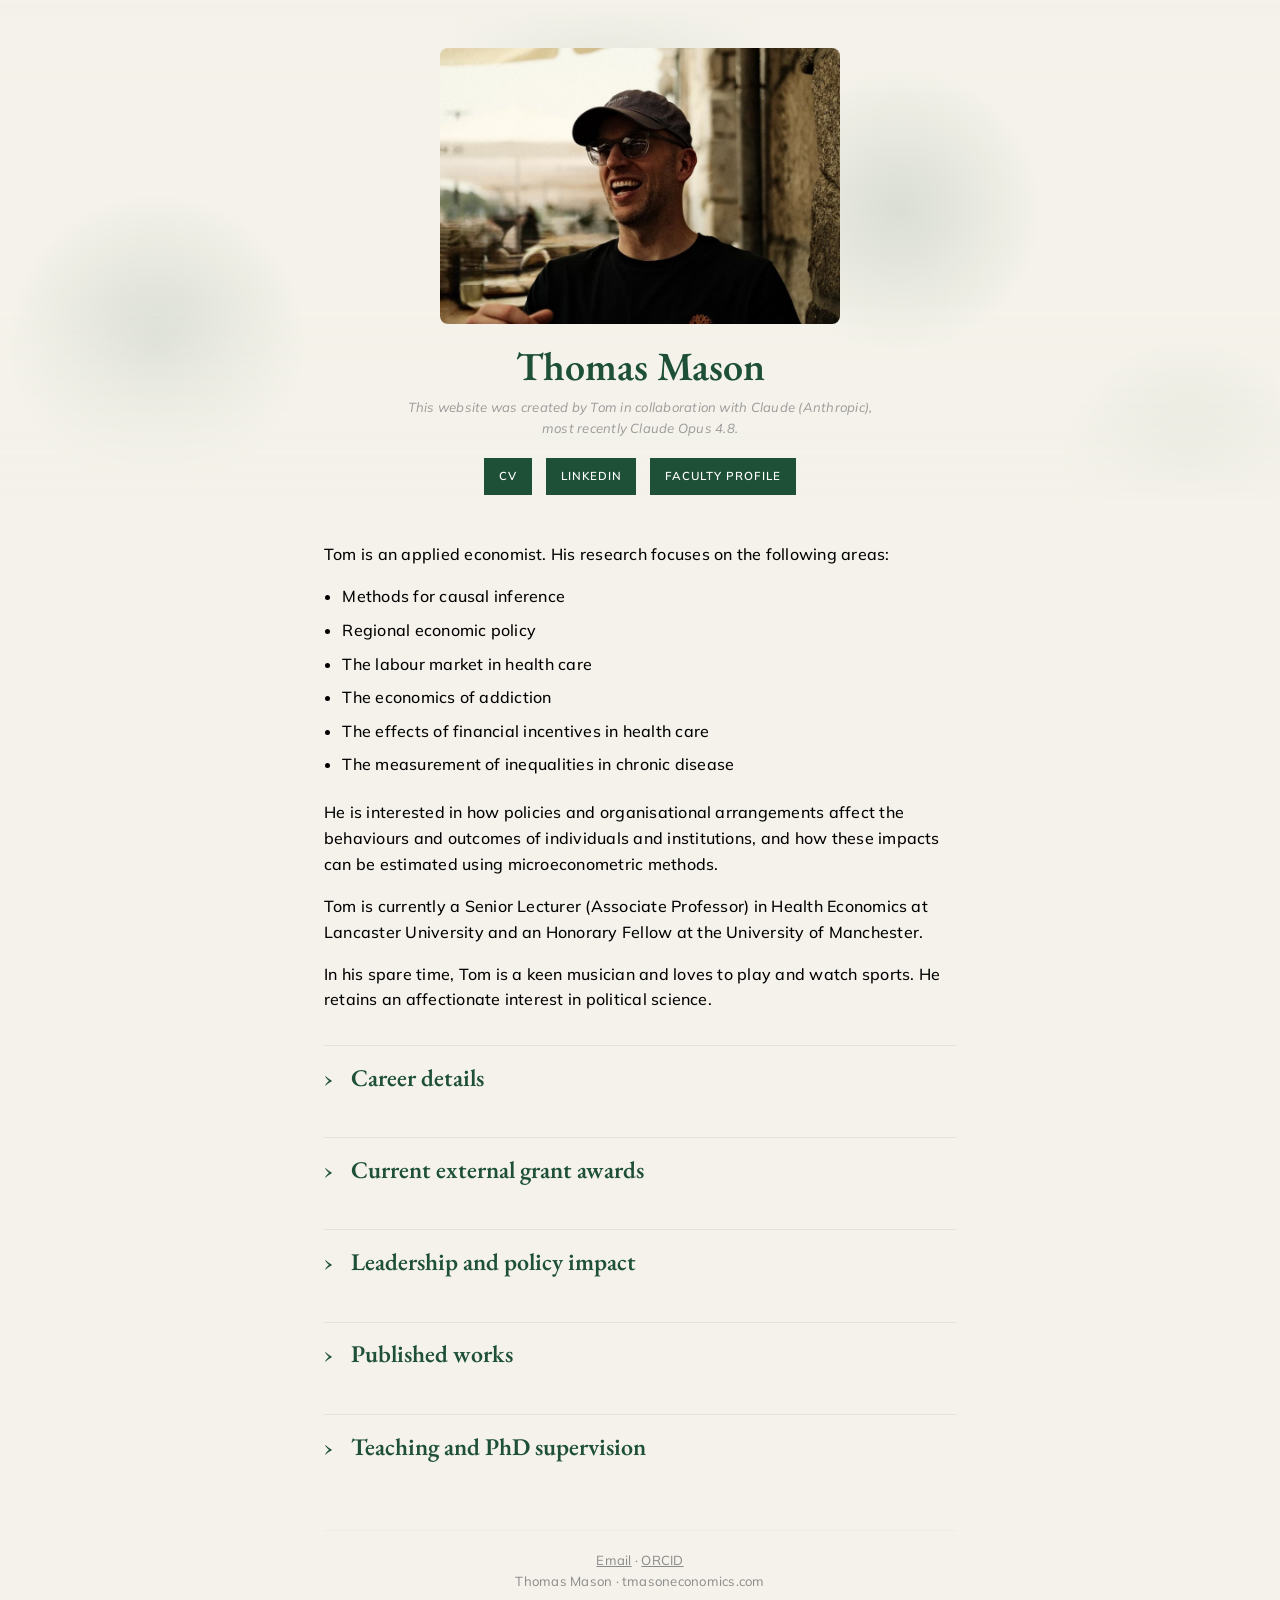
==== commit c2cbece6: "Add intro sentences to all Published works themes Co-Authored-By: Claude Opus 4.8 <noreply@anthropic" ====
--- a/index.html
+++ b/index.html
@@ -103,7 +103,7 @@
 </details>
 
 <details class="theme">
-<summary>Incentives and provider behaviour</summary>
+<summary>Incentives and provider behaviour<span class="theme-intro">Tom evaluates how incentive schemes such as pay-for-performance affect the behaviour of health care providers, and whether they achieve their intended aims without unintended consequences.</span></summary>
 <ul>
   <li>Mason T, Whittaker W, Jones A, Sutton M. Did paying drugs misuse treatment providers for outcomes lead to unintended consequences for hospital admissions? Difference-in-differences analysis of a pay-for-performance scheme in England. <em>Addiction</em>, 2021. <a href="https://doi.org/10.1111/add.15486">doi:10.1111/add.15486</a></li>
   <li>Mason T, Lau Y-S, Sutton M. Is the distribution of care quality provided under pay-for-performance equitable? Evidence from the Advancing Quality programme in England. <em>International Journal for Equity in Health</em>, 2016. <a href="https://doi.org/10.1186/s12939-016-0434-5">doi:10.1186/s12939-016-0434-5</a></li>
@@ -115,7 +115,7 @@
 </details>
 
 <details class="theme">
-<summary>Regional policy and resource allocation</summary>
+<summary>Regional policy and resource allocation<span class="theme-intro">Tom examines how health care resources are distributed across geographical areas, including the development of needs-based funding formulae for local services.</span></summary>
 <ul>
   <li>Jones A, Hayhurst K, Whittaker W, Mason T, Sutton M. Development of a resource allocation formula for substance misuse treatment services. <em>Journal of Public Health</em>, 2018. <a href="https://doi.org/10.1093/pubmed/fdx160">doi:10.1093/pubmed/fdx160</a></li>
   <li>Whittaker W, Hayhurst K, Jones A, Mason T, Sutton M. <em>Resource Allocation for Local Public Health</em>. Report for the Department of Health, 2015. <a href="https://www.gov.uk/government/uploads/system/uploads/attachment_data/file/466509/Resource_allocation_for_public_health.pdf">Report (PDF)</a></li>
@@ -124,7 +124,7 @@
 </details>
 
 <details class="theme">
-<summary>The organisation and delivery of health services</summary>
+<summary>The organisation and delivery of health services<span class="theme-intro">Tom studies how health services are organised and delivered, including the economic consequences of moving care between settings and of reforms to commissioning.</span></summary>
 <ul>
   <li>Mason T, Jones C, Sutton M, et al. Retrospective economic analysis of the transfer of services from hospitals to the community: an application to an enhanced eye care service. <em>BMJ Open</em>, 2017. <a href="https://doi.org/10.1136/bmjopen-2016-014089">doi:10.1136/bmjopen-2016-014089</a></li>
   <li>Ackerley S, Mason T, Partington A, et al. Can we enhance neurorehabilitation through regional implementation of group-based telerehabilitation? <em>BMJ Open</em>, 2026. <a href="https://doi.org/10.1136/bmjopen-2025-101820">doi:10.1136/bmjopen-2025-101820</a></li>
@@ -133,14 +133,14 @@
 </details>
 
 <details class="theme">
-<summary>Applied machine learning</summary>
+<summary>Applied machine learning<span class="theme-intro">Tom applies machine learning methods to large linked health care datasets, for example to predict clinical outcomes from patient records.</span></summary>
 <ul>
   <li>Gordon J, Norman M, Hurst M, Mason T, et al. Using machine learning to predict anticoagulation control in atrial fibrillation: a UK Clinical Practice Research Datalink study. <em>Informatics in Medicine Unlocked</em>, 2021. <a href="https://doi.org/10.1016/j.imu.2021.100688">doi:10.1016/j.imu.2021.100688</a></li>
 </ul>
 </details>
 
 <details class="theme">
-<summary>Inequalities in health and care</summary>
+<summary>Inequalities in health and care<span class="theme-intro">Tom investigates how the quality and outcomes of care vary across places and population groups, and whether interventions widen or narrow these inequalities.</span></summary>
 <ul>
   <li>Mason T, Whittaker W, Dumville JC, Bower P. Variation in appropriate diabetes care and treatment targets in urban and rural areas in England: an observational study of the 'rule of halves'. <em>BMJ Open</em>, 2022. <a href="https://doi.org/10.1136/bmjopen-2021-057244">doi:10.1136/bmjopen-2021-057244</a></li>
   <li>Lam CHM, Mason T, Hollingsworth B. Enduring inequalities in cancer care experience across England: a longitudinal analysis of NHS trusts, 2015-23. <em>Journal of Public Health</em>, 2026.</li>
@@ -150,7 +150,7 @@
 </details>
 
 <details class="theme">
-<summary>Research methods and evidence synthesis</summary>
+<summary>Research methods and evidence synthesis<span class="theme-intro">Tom develops and appraises quantitative methods, including measurement and novel performance metrics, and synthesises evidence through systematic and scoping reviews.</span></summary>
 <ul>
   <li>Urwin S, Mason T, Whittaker W. Do different means of recording sexual orientation affect its relationship with health and wellbeing? <em>Health Economics</em>, 2021. <a href="https://doi.org/10.1002/hec.4422">doi:10.1002/hec.4422</a></li>
   <li>Lam CHM, Mason T, Hollingsworth B. Measuring performance in cancer services during COVID-19 and beyond: a novel case throughput metric using NHS Cancer Waiting Times data. <em>Journal of Public Health</em>, 2026. <a href="https://doi.org/10.1093/pubmed/fdag041">doi:10.1093/pubmed/fdag041</a></li>
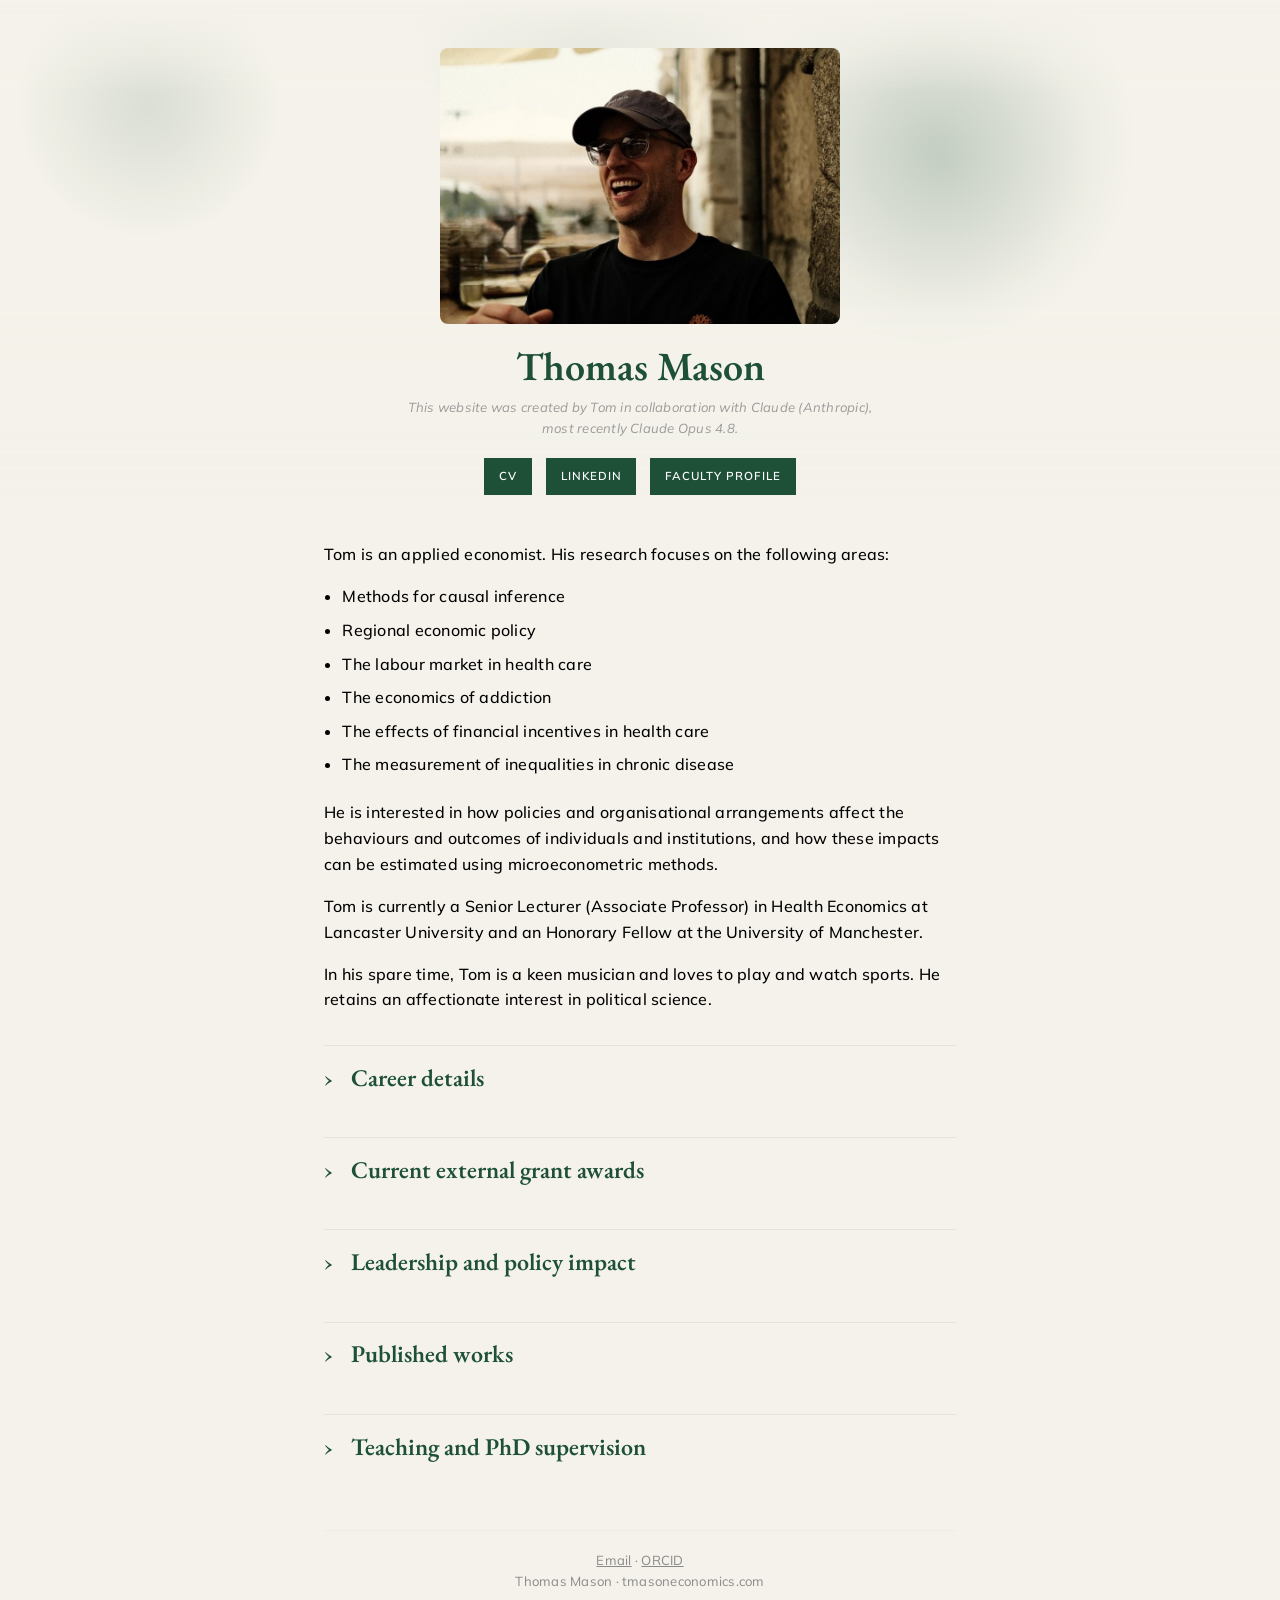
==== commit ddbf6ab3: "Remove Applied ML theme; move paper to Research methods Co-Authored-By: Claude Opus 4.8 <noreply@ant" ====
--- a/index.html
+++ b/index.html
@@ -133,13 +133,6 @@
 </details>
 
 <details class="theme">
-<summary>Applied machine learning<span class="theme-intro">Tom applies machine learning methods to large linked health care datasets, for example to predict clinical outcomes from patient records.</span></summary>
-<ul>
-  <li>Gordon J, Norman M, Hurst M, Mason T, et al. Using machine learning to predict anticoagulation control in atrial fibrillation: a UK Clinical Practice Research Datalink study. <em>Informatics in Medicine Unlocked</em>, 2021. <a href="https://doi.org/10.1016/j.imu.2021.100688">doi:10.1016/j.imu.2021.100688</a></li>
-</ul>
-</details>
-
-<details class="theme">
 <summary>Inequalities in health and care<span class="theme-intro">Tom investigates how the quality and outcomes of care vary across places and population groups, and whether interventions widen or narrow these inequalities.</span></summary>
 <ul>
   <li>Mason T, Whittaker W, Dumville JC, Bower P. Variation in appropriate diabetes care and treatment targets in urban and rural areas in England: an observational study of the 'rule of halves'. <em>BMJ Open</em>, 2022. <a href="https://doi.org/10.1136/bmjopen-2021-057244">doi:10.1136/bmjopen-2021-057244</a></li>
@@ -150,13 +143,14 @@
 </details>
 
 <details class="theme">
-<summary>Research methods and evidence synthesis<span class="theme-intro">Tom develops and appraises quantitative methods, including measurement and novel performance metrics, and synthesises evidence through systematic and scoping reviews.</span></summary>
+<summary>Research methods and evidence synthesis<span class="theme-intro">Tom develops and appraises quantitative methods, including measurement, machine learning and novel performance metrics, and synthesises evidence through systematic and scoping reviews.</span></summary>
 <ul>
   <li>Urwin S, Mason T, Whittaker W. Do different means of recording sexual orientation affect its relationship with health and wellbeing? <em>Health Economics</em>, 2021. <a href="https://doi.org/10.1002/hec.4422">doi:10.1002/hec.4422</a></li>
   <li>Lam CHM, Mason T, Hollingsworth B. Measuring performance in cancer services during COVID-19 and beyond: a novel case throughput metric using NHS Cancer Waiting Times data. <em>Journal of Public Health</em>, 2026. <a href="https://doi.org/10.1093/pubmed/fdag041">doi:10.1093/pubmed/fdag041</a></li>
   <li>Lam CHM, Cheung KC, Mason T, Hollingsworth B. COVID-19's disruptions to cancer care pathways and widening of health inequalities in the UK: a systematic review. <em>BMC Health Services Research</em>, 2026. <a href="https://doi.org/10.1186/s12913-026-14313-8">doi:10.1186/s12913-026-14313-8</a></li>
   <li>Alqawasmeh KA, Mason T, Morris A, et al. Facilitators and barriers to generic and biosimilar medications in the Middle East and North Africa: insights from physicians and pharmacists &mdash; a systematic review. <em>European Journal of Clinical Pharmacology</em>, 2025. <a href="https://doi.org/10.1007/s00228-025-03819-5">doi:10.1007/s00228-025-03819-5</a></li>
   <li>Norman G, Mason T, Dumville JC, Bower P, Wilson P, Cullum N. Approaches to enabling rapid evaluation of innovations in health and social care: a scoping review of evidence from high-income countries. <em>BMJ Open</em>, 2022. <a href="https://doi.org/10.1136/bmjopen-2022-064345">doi:10.1136/bmjopen-2022-064345</a></li>
+  <li>Gordon J, Norman M, Hurst M, Mason T, et al. Using machine learning to predict anticoagulation control in atrial fibrillation: a UK Clinical Practice Research Datalink study. <em>Informatics in Medicine Unlocked</em>, 2021. <a href="https://doi.org/10.1016/j.imu.2021.100688">doi:10.1016/j.imu.2021.100688</a></li>
 </ul>
 </details>
 </details>
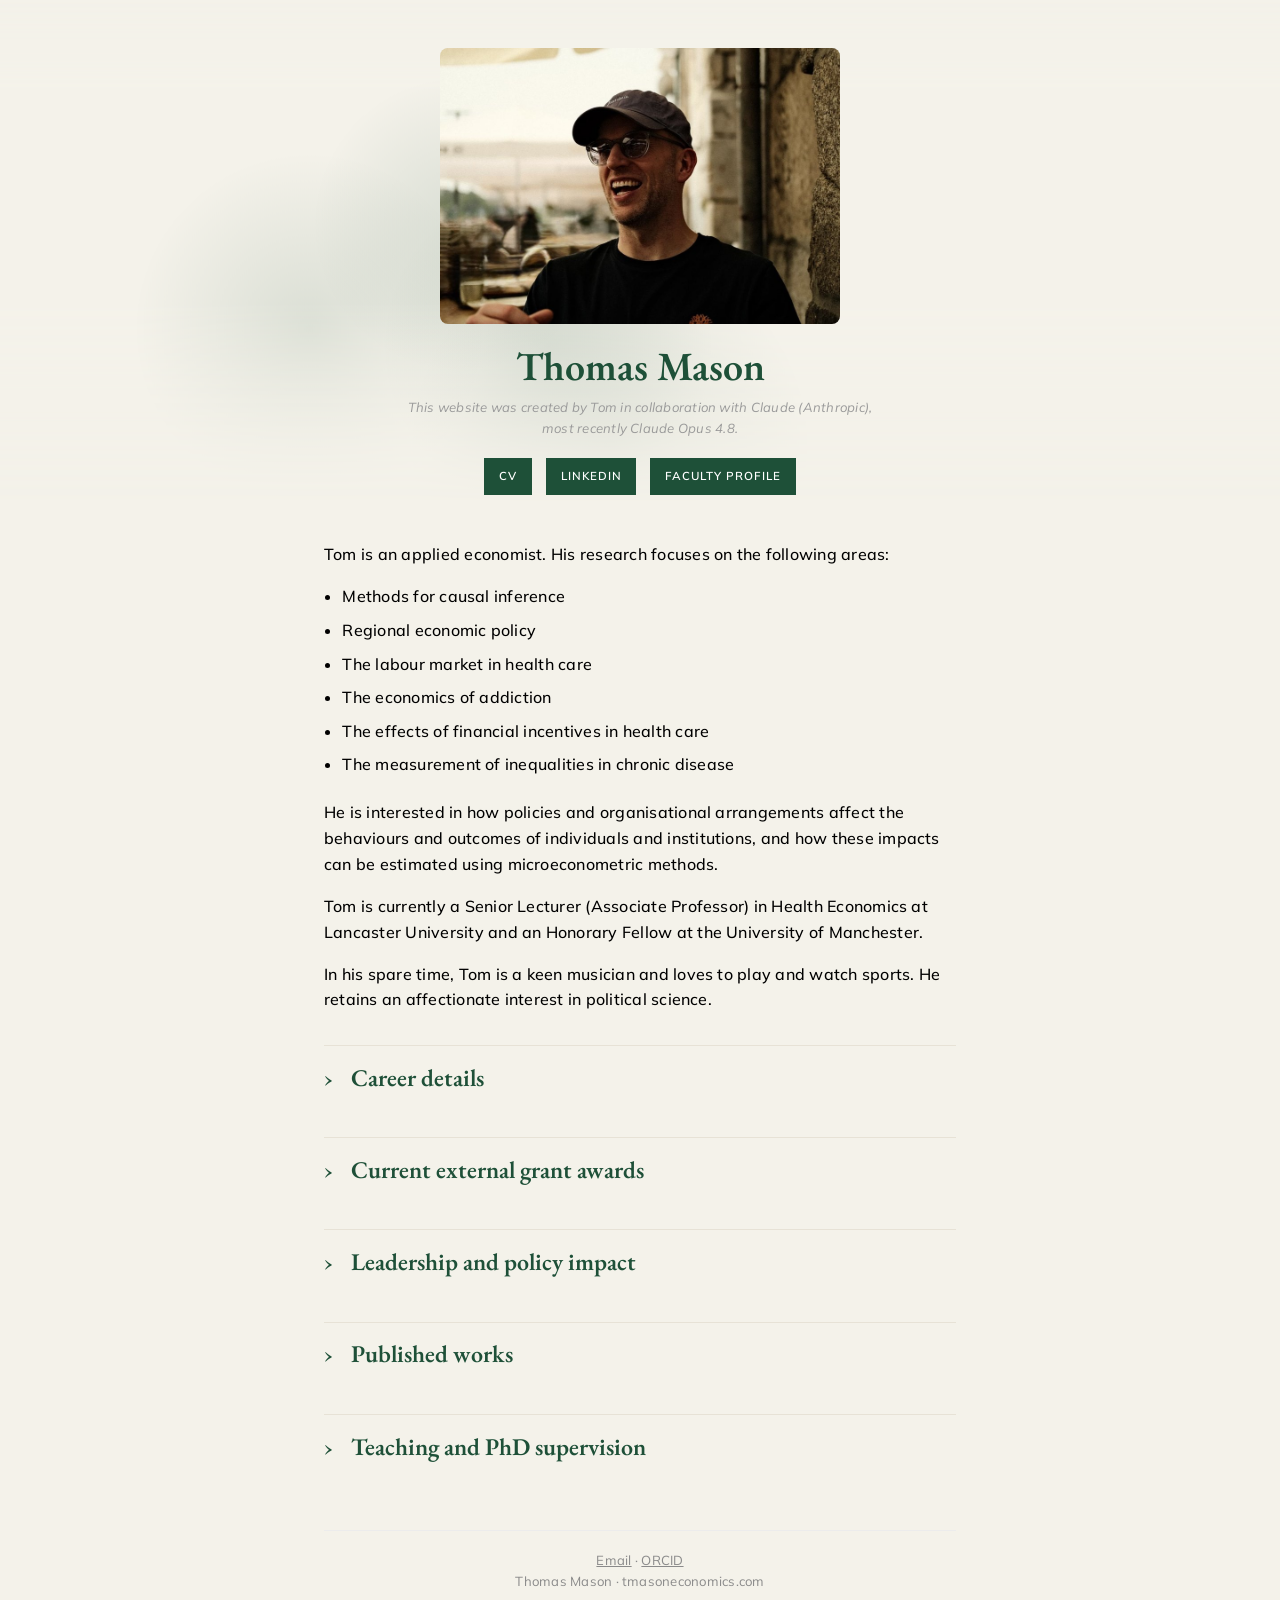
==== commit bce5533c: "Reword labour theme intro to match other themes Co-Authored-By: Claude Opus 4.8 <noreply@anthropic.c" ====
--- a/index.html
+++ b/index.html
@@ -92,7 +92,7 @@
 </ul>
 
 <details class="theme">
-<summary>The labour market in the health sector<span class="theme-intro">Tom's research into the health care labour market includes developing the methodological approaches taken in planning the size and shape of the future workforce.</span></summary>
+<summary>The labour market in the health sector<span class="theme-intro">Tom studies the health care labour market, including how the size, shape and skill mix of the future workforce should be planned.</span></summary>
 <ul>
   <li>Mason T, Sutton M, Whittaker W, Birch S. Exploring the limitations of age-based models for health care planning. <em>Social Science &amp; Medicine</em>, 2015. <a href="https://doi.org/10.1016/j.socscimed.2015.03.005">doi:10.1016/j.socscimed.2015.03.005</a></li>
   <li>Urwin S, Lau Y-S, Mason T. Investigating the relationship between formal and informal care: an application using panel data for people living together. <em>Health Economics</em>, 2019. <a href="https://doi.org/10.1002/hec.3887">doi:10.1002/hec.3887</a></li>
